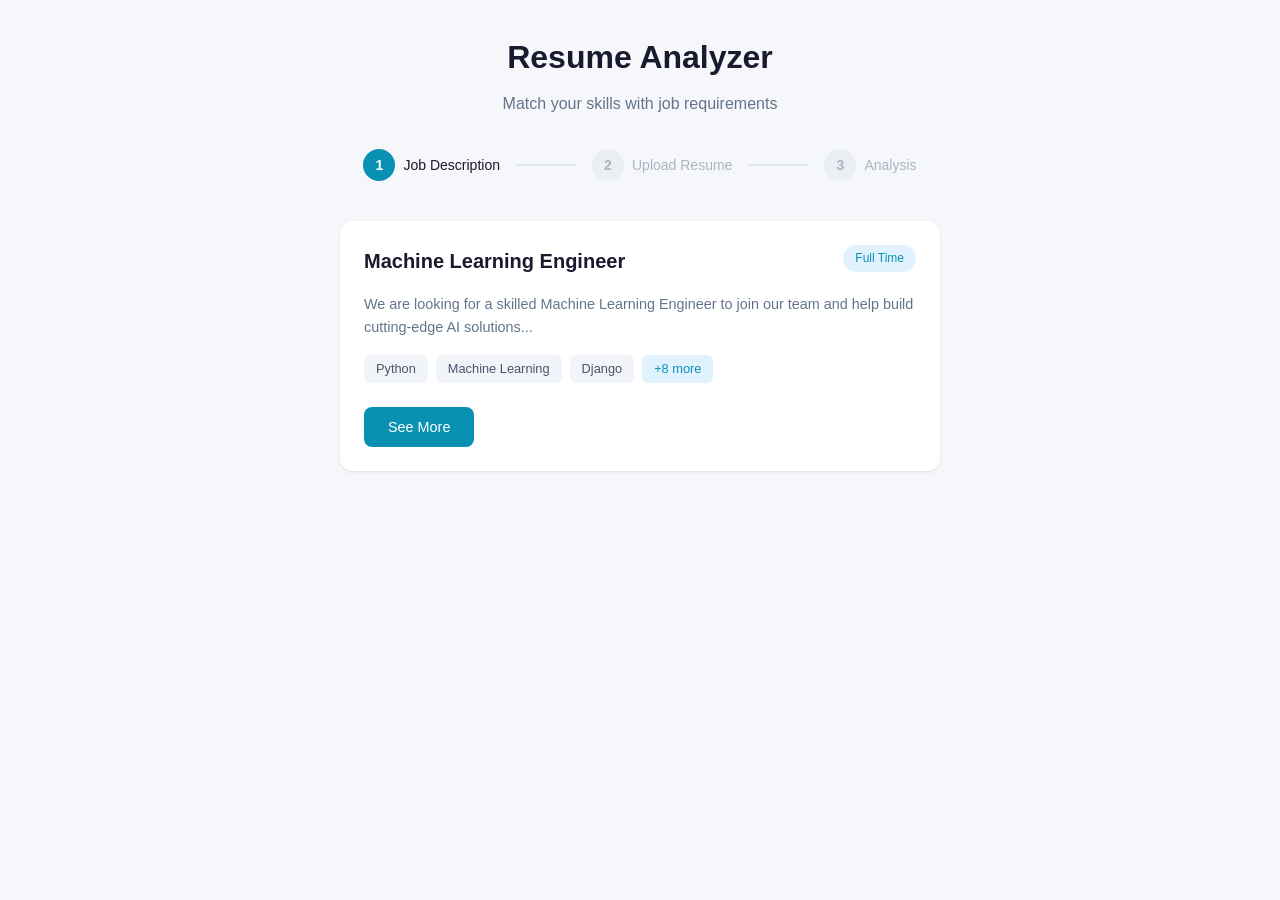
==== templates/clientside.html @ 591e6e13 "Front-End Connected With Backend" ====
<!DOCTYPE html>
<html lang="en">
<head>
  <meta charset="UTF-8">
  <meta name="viewport" content="width=device-width, initial-scale=1.0">
  <title>Resume Analyzer - Job Match Analysis</title>
  <link rel="stylesheet" href="/static/style.css">
</head>
<body>
  <div class="container">
    <!-- Header -->
    <header class="header">
      <h1>Resume Analyzer</h1>
      <p>Match your skills with job requirements</p>
    </header>

    <!-- Step Indicator -->
    <div class="step-indicator">
      <div class="step active" data-step="1">
        <span class="step-number">1</span>
        <span class="step-label">Job Description</span>
      </div>
      <div class="step-line"></div>
      <div class="step" data-step="2">
        <span class="step-number">2</span>
        <span class="step-label">Upload Resume</span>
      </div>
      <div class="step-line"></div>
      <div class="step" data-step="3">
        <span class="step-number">3</span>
        <span class="step-label">Analysis</span>
      </div>
    </div>

    <!-- Step 1: Job Description -->
    <section id="step1" class="section active">
      <div class="job-card">
        <div class="job-header">
          <h2 class="job-title">Machine Learning Engineer</h2>
          <span class="job-badge">Full Time</span>
        </div>
        <p class="job-description-short">
          We are looking for a skilled Machine Learning Engineer to join our team and help build 
          cutting-edge AI solutions...
        </p>
        <div class="skills-preview">
          <span class="skill-tag">Python</span>
          <span class="skill-tag">Machine Learning</span>
          <span class="skill-tag">Django</span>
          <span class="skill-tag-more">+8 more</span>
        </div>
        <button class="btn btn-primary" onclick="showJobDetails()">See More</button>
      </div>
    </section>

    <!-- Step 1.5: Job Details Modal -->
    <section id="jobDetails" class="section">
      <div class="job-details-card">
        <button class="btn-back" onclick="goBack()">
          <svg width="20" height="20" viewBox="0 0 24 24" fill="none" stroke="currentColor" stroke-width="2">
            <path d="M19 12H5M12 19l-7-7 7-7"/>
          </svg>
          Back to Jobs
        </button>
        
        <div class="job-header">
          <h2 class="job-title">Machine Learning Engineer</h2>
          <span class="job-badge">Full Time</span>
        </div>

        <div class="job-section">
          <h3>Description</h3>
          <p>
            We are looking for a skilled Machine Learning Engineer to join our team and help build 
            cutting-edge AI solutions. You will work on developing, training, and deploying machine 
            learning models to solve real-world problems. Experience with deep learning frameworks 
            and cloud platforms is a plus.
          </p>
        </div>

        <div class="job-section">
          <h3>Mandatory Skills</h3>
          <div class="skills-list">
            <span class="skill-tag mandatory">Python</span>
            <span class="skill-tag mandatory">Machine Learning</span>
            <span class="skill-tag mandatory">Django</span>
            <span class="skill-tag mandatory">MySQL</span>
            <span class="skill-tag mandatory">NumPy</span>
            <span class="skill-tag mandatory">Pandas</span>
            <span class="skill-tag mandatory">Scikit-learn</span>
          </div>
        </div>

        <div class="job-section">
          <h3>Optional Skills</h3>
          <div class="skills-list">
            <span class="skill-tag optional">LLM</span>
            <span class="skill-tag optional">Prompt Engineering</span>
            <span class="skill-tag optional">Git</span>
            <span class="skill-tag optional">GitHub</span>
          </div>
        </div>

        <div class="job-section">
          <h3>Certification</h3>
          <p class="certification-info">
            <svg width="18" height="18" viewBox="0 0 24 24" fill="none" stroke="currentColor" stroke-width="2">
              <path d="M22 11.08V12a10 10 0 1 1-5.93-9.14"/>
              <polyline points="22 4 12 14.01 9 11.01"/>
            </svg>
            Certification Enabled (Weight: 0%)
          </p>
        </div>

        <button class="btn btn-primary btn-large" onclick="showUpload()">
          Upload Resume
          <svg width="20" height="20" viewBox="0 0 24 24" fill="none" stroke="currentColor" stroke-width="2">
            <path d="M21 15v4a2 2 0 0 1-2 2H5a2 2 0 0 1-2-2v-4"/>
            <polyline points="17 8 12 3 7 8"/>
            <line x1="12" y1="3" x2="12" y2="15"/>
          </svg>
        </button>
      </div>
    </section>

    <!-- Step 2: Resume Upload -->
    <section id="step2" class="section">
      <div class="upload-card">
        <button class="btn-back" onclick="backToDetails()">
          <svg width="20" height="20" viewBox="0 0 24 24" fill="none" stroke="currentColor" stroke-width="2">
            <path d="M19 12H5M12 19l-7-7 7-7"/>
          </svg>
          Back to Job Details
        </button>

        <h2>Upload Your Resume</h2>
        <p class="upload-subtitle">Upload your resume to analyze your match with this position</p>

        <div class="upload-zone" id="uploadZone">
          <div class="upload-icon">
            <svg width="48" height="48" viewBox="0 0 24 24" fill="none" stroke="currentColor" stroke-width="1.5">
              <path d="M21 15v4a2 2 0 0 1-2 2H5a2 2 0 0 1-2-2v-4"/>
              <polyline points="17 8 12 3 7 8"/>
              <line x1="12" y1="3" x2="12" y2="15"/>
            </svg>
          </div>
          <p class="upload-text">Drag and drop your resume here</p>
          <p class="upload-or">or</p>
          <button class="btn btn-secondary" onclick="document.getElementById('fileInput').click()">
            Browse Files
          </button>
          <input type="file" id="fileInput" accept=".pdf,.doc,.docx" hidden>
          <p class="upload-hint">Supported formats: PDF, DOC, DOCX (Max 5MB)</p>
        </div>

        <div class="file-preview" id="filePreview" style="display: none;">
          <div class="file-info">
            <svg width="24" height="24" viewBox="0 0 24 24" fill="none" stroke="currentColor" stroke-width="2">
              <path d="M14 2H6a2 2 0 0 0-2 2v16a2 2 0 0 0 2 2h12a2 2 0 0 0 2-2V8z"/>
              <polyline points="14 2 14 8 20 8"/>
            </svg>
            <span id="fileName">resume.pdf</span>
          </div>
          <button class="btn-remove" onclick="removeFile()">
            <svg width="18" height="18" viewBox="0 0 24 24" fill="none" stroke="currentColor" stroke-width="2">
              <line x1="18" y1="6" x2="6" y2="18"/>
              <line x1="6" y1="6" x2="18" y2="18"/>
            </svg>
          </button>
        </div>

        <button class="btn btn-primary btn-large" id="analyzeBtn" disabled onclick="analyzeResume()">
          Analyze Resume
        </button>
      </div>

      <!-- Loading Overlay -->
      <div class="loading-overlay" id="loadingOverlay">
        <div class="loading-content">
          <div class="spinner"></div>
          <p>Analyzing your resume...</p>
          <p class="loading-hint">This may take a few seconds</p>
        </div>
      </div>
    </section>

    <!-- Step 3: Analysis Dashboard -->
    <section id="step3" class="section">
      <div class="analysis-container">
        <button class="btn-back" onclick="backToUpload()">
          <svg width="20" height="20" viewBox="0 0 24 24" fill="none" stroke="currentColor" stroke-width="2">
            <path d="M19 12H5M12 19l-7-7 7-7"/>
          </svg>
          Upload Another Resume
        </button>

        <!-- Candidate Header -->
        <div class="candidate-header">
          <div class="candidate-info">
            <div class="candidate-avatar">J</div>
            <div>
              <h2 id="candidateName">Jashan</h2>
              <p>Resume Analysis Results</p>
            </div>
          </div>
          <div class="match-badge weak" id="matchBadge">Weak Match</div>
        </div>

        <!-- Score Cards -->
        <div class="score-cards">
          <div class="score-card">
            <div class="score-label">Semantic Score</div>
            <div class="score-value" id="semanticScore">52%</div>
            <div class="score-bar">
              <div class="score-fill semantic" style="width: 52%"></div>
            </div>
          </div>
          <div class="score-card">
            <div class="score-label">Skill Match</div>
            <div class="score-value" id="skillScore">8%</div>
            <div class="score-bar">
              <div class="score-fill skill" style="width: 8%"></div>
            </div>
          </div>
          <div class="score-card highlight">
            <div class="score-label">Final Score</div>
            <div class="score-value" id="finalScore">40%</div>
            <div class="score-bar">
              <div class="score-fill final" style="width: 40%"></div>
            </div>
          </div>
        </div>

        <!-- Charts Section -->
        <div class="charts-grid">
          <!-- Bar Chart -->
          <div class="chart-card">
            <h3>Score Comparison</h3>
            <div class="bar-chart">
              <div class="bar-item">
                <span class="bar-label">Semantic</span>
                <div class="bar-container">
                  <div class="bar semantic-bar" id="semanticBar" style="width: 52%"></div>
                </div>
                <span class="bar-value">52%</span>
              </div>
              <div class="bar-item">
                <span class="bar-label">Skill</span>
                <div class="bar-container">
                  <div class="bar skill-bar" id="skillBar" style="width: 8%"></div>
                </div>
                <span class="bar-value">8%</span>
              </div>
              <div class="bar-item">
                <span class="bar-label">Final</span>
                <div class="bar-container">
                  <div class="bar final-bar" id="finalBar" style="width: 40%"></div>
                </div>
                <span class="bar-value">40%</span>
              </div>
            </div>
          </div>

          <!-- Pie Chart -->
          <div class="chart-card">
            <h3>Skills Distribution</h3>
            <div class="pie-chart-container">
              <div class="pie-chart" id="pieChart">
                <svg viewBox="0 0 100 100">
                  <circle class="pie-bg" cx="50" cy="50" r="40"/>
                  <circle class="pie-matched" cx="50" cy="50" r="40" 
                    stroke-dasharray="54 200" 
                    stroke-dashoffset="25"/>
                  <circle class="pie-missing" cx="50" cy="50" r="40" 
                    stroke-dasharray="197 200" 
                    stroke-dashoffset="-29"/>
                </svg>
                <div class="pie-center">
                  <span class="pie-total">14</span>
                  <span class="pie-label">Total Skills</span>
                </div>
              </div>
              <div class="pie-legend">
                <div class="legend-item">
                  <span class="legend-dot matched"></span>
                  <span>Matched (3)</span>
                </div>
                <div class="legend-item">
                  <span class="legend-dot missing"></span>
                  <span>Missing (11)</span>
                </div>
              </div>
            </div>
          </div>

          <!-- Radial Progress -->
          <div class="chart-card">
            <h3>Overall Match</h3>
            <div class="radial-container">
              <div class="radial-chart">
                <svg viewBox="0 0 100 100">
                  <circle class="radial-bg" cx="50" cy="50" r="45"/>
                  <circle class="radial-progress" cx="50" cy="50" r="45" 
                    stroke-dasharray="113 283" 
                    stroke-dashoffset="70"/>
                </svg>
                <div class="radial-center">
                  <span class="radial-value" id="radialValue">40%</span>
                  <span class="radial-label">Match</span>
                </div>
              </div>
            </div>
          </div>
        </div>

        <!-- Skills Section -->
        <div class="skills-section">
          <div class="skills-card matched-skills">
            <h3>
              <svg width="20" height="20" viewBox="0 0 24 24" fill="none" stroke="currentColor" stroke-width="2">
                <path d="M22 11.08V12a10 10 0 1 1-5.93-9.14"/>
                <polyline points="22 4 12 14.01 9 11.01"/>
              </svg>
              Matched Skills
            </h3>
            <div class="skills-tags" id="matchedSkillsList">
              <span class="skill-tag success">MySQL</span>
              <span class="skill-tag success">NumPy</span>
              <span class="skill-tag success">Pandas</span>
            </div>
          </div>

          <div class="skills-card missing-skills">
            <h3>
              <svg width="20" height="20" viewBox="0 0 24 24" fill="none" stroke="currentColor" stroke-width="2">
                <circle cx="12" cy="12" r="10"/>
                <line x1="15" y1="9" x2="9" y2="15"/>
                <line x1="9" y1="9" x2="15" y2="15"/>
              </svg>
              Missing Skills
            </h3>
            <div class="skills-tags" id="missingSkillsList">
              <span class="skill-tag danger">Python</span>
              <span class="skill-tag danger">Machine Learning</span>
              <span class="skill-tag danger">Django</span>
              <span class="skill-tag danger">MySQL</span>
              <span class="skill-tag danger">NumPy</span>
              <span class="skill-tag danger">Pandas</span>
              <span class="skill-tag danger">Scikit-learn</span>
              <span class="skill-tag danger">LLM</span>
              <span class="skill-tag danger">Prompt Engineering</span>
              <span class="skill-tag danger">Git</span>
              <span class="skill-tag danger">GitHub</span>
            </div>
          </div>
        </div>
      </div>
    </section>
  </div>

  <script src="/static/script.js"></script>
</body>
</html>
---- static/style.css ----
/* Reset & Base */
* {
  margin: 0;
  padding: 0;
  box-sizing: border-box;
}

body {
  font-family: -apple-system, BlinkMacSystemFont, 'Segoe UI', Roboto, Oxygen, Ubuntu, sans-serif;
  background-color: #f5f7fa;
  color: #1a1a2e;
  line-height: 1.6;
  min-height: 100vh;
}

.container {
  max-width: 1200px;
  margin: 0 auto;
  padding: 2rem;
}

/* Header */
.header {
  text-align: center;
  margin-bottom: 2rem;
}

.header h1 {
  font-size: 2rem;
  font-weight: 700;
  color: #1a1a2e;
  margin-bottom: 0.5rem;
}

.header p {
  color: #64748b;
  font-size: 1rem;
}

/* Step Indicator */
.step-indicator {
  display: flex;
  align-items: center;
  justify-content: center;
  gap: 1rem;
  margin-bottom: 2.5rem;
}

.step {
  display: flex;
  align-items: center;
  gap: 0.5rem;
  opacity: 0.5;
  transition: opacity 0.3s;
}

.step.active {
  opacity: 1;
}

.step.completed {
  opacity: 1;
}

.step-number {
  width: 32px;
  height: 32px;
  border-radius: 50%;
  background: #e2e8f0;
  color: #64748b;
  display: flex;
  align-items: center;
  justify-content: center;
  font-weight: 600;
  font-size: 0.875rem;
}

.step.active .step-number {
  background: #0891b2;
  color: white;
}

.step.completed .step-number {
  background: #10b981;
  color: white;
}

.step-label {
  font-size: 0.875rem;
  font-weight: 500;
  color: #64748b;
}

.step.active .step-label {
  color: #1a1a2e;
}

.step-line {
  width: 60px;
  height: 2px;
  background: #e2e8f0;
}

/* Sections */
.section {
  display: none;
}

.section.active {
  display: block;
}

/* Buttons */
.btn {
  padding: 0.75rem 1.5rem;
  border-radius: 8px;
  font-size: 0.9rem;
  font-weight: 500;
  cursor: pointer;
  transition: all 0.2s;
  border: none;
  display: inline-flex;
  align-items: center;
  gap: 0.5rem;
}

.btn-primary {
  background: #0891b2;
  color: white;
}

.btn-primary:hover {
  background: #0e7490;
}

.btn-primary:disabled {
  background: #cbd5e1;
  cursor: not-allowed;
}

.btn-secondary {
  background: white;
  color: #0891b2;
  border: 1px solid #0891b2;
}

.btn-secondary:hover {
  background: #f0fdfa;
}

.btn-large {
  padding: 1rem 2rem;
  font-size: 1rem;
  width: 100%;
  justify-content: center;
  margin-top: 1.5rem;
}

.btn-back {
  display: flex;
  align-items: center;
  gap: 0.5rem;
  background: none;
  border: none;
  color: #64748b;
  cursor: pointer;
  font-size: 0.9rem;
  margin-bottom: 1.5rem;
  padding: 0;
}

.btn-back:hover {
  color: #0891b2;
}

/* Job Card */
.job-card {
  background: white;
  border-radius: 12px;
  padding: 1.5rem;
  box-shadow: 0 1px 3px rgba(0,0,0,0.1);
  max-width: 600px;
  margin: 0 auto;
}

.job-header {
  display: flex;
  justify-content: space-between;
  align-items: flex-start;
  margin-bottom: 1rem;
}

.job-title {
  font-size: 1.25rem;
  font-weight: 600;
  color: #1a1a2e;
}

.job-badge {
  background: #e0f2fe;
  color: #0891b2;
  padding: 0.25rem 0.75rem;
  border-radius: 9999px;
  font-size: 0.75rem;
  font-weight: 500;
}

.job-description-short {
  color: #64748b;
  font-size: 0.9rem;
  margin-bottom: 1rem;
}

.skills-preview {
  display: flex;
  flex-wrap: wrap;
  gap: 0.5rem;
  margin-bottom: 1.5rem;
}

.skill-tag {
  background: #f1f5f9;
  color: #475569;
  padding: 0.25rem 0.75rem;
  border-radius: 6px;
  font-size: 0.8rem;
}

.skill-tag-more {
  background: #e0f2fe;
  color: #0891b2;
  padding: 0.25rem 0.75rem;
  border-radius: 6px;
  font-size: 0.8rem;
  font-weight: 500;
}

/* Job Details */
.job-details-card {
  background: white;
  border-radius: 12px;
  padding: 2rem;
  box-shadow: 0 1px 3px rgba(0,0,0,0.1);
  max-width: 700px;
  margin: 0 auto;
}

.job-section {
  margin-bottom: 1.5rem;
}

.job-section h3 {
  font-size: 0.9rem;
  font-weight: 600;
  color: #1a1a2e;
  margin-bottom: 0.75rem;
  text-transform: uppercase;
  letter-spacing: 0.05em;
}

.job-section p {
  color: #64748b;
  font-size: 0.95rem;
  line-height: 1.7;
}

.skills-list {
  display: flex;
  flex-wrap: wrap;
  gap: 0.5rem;
}

.skill-tag.mandatory {
  background: #fef3c7;
  color: #92400e;
}

.skill-tag.optional {
  background: #e0f2fe;
  color: #0369a1;
}

.certification-info {
  display: flex;
  align-items: center;
  gap: 0.5rem;
  color: #10b981;
  font-size: 0.9rem;
}

/* Upload Section */
.upload-card {
  background: white;
  border-radius: 12px;
  padding: 2rem;
  box-shadow: 0 1px 3px rgba(0,0,0,0.1);
  max-width: 600px;
  margin: 0 auto;
  text-align: center;
}

.upload-card h2 {
  font-size: 1.5rem;
  margin-bottom: 0.5rem;
}

.upload-subtitle {
  color: #64748b;
  margin-bottom: 2rem;
}

.upload-zone {
  border: 2px dashed #cbd5e1;
  border-radius: 12px;
  padding: 3rem 2rem;
  transition: all 0.3s;
  cursor: pointer;
}

.upload-zone:hover,
.upload-zone.dragover {
  border-color: #0891b2;
  background: #f0fdfa;
}

.upload-icon {
  color: #0891b2;
  margin-bottom: 1rem;
}

.upload-text {
  font-size: 1rem;
  color: #1a1a2e;
  margin-bottom: 0.5rem;
}

.upload-or {
  color: #94a3b8;
  font-size: 0.875rem;
  margin-bottom: 1rem;
}

.upload-hint {
  color: #94a3b8;
  font-size: 0.75rem;
  margin-top: 1rem;
}

.file-preview {
  display: flex;
  align-items: center;
  justify-content: space-between;
  background: #f8fafc;
  border: 1px solid #e2e8f0;
  border-radius: 8px;
  padding: 1rem;
  margin-top: 1rem;
}

.file-info {
  display: flex;
  align-items: center;
  gap: 0.75rem;
  color: #475569;
}

.btn-remove {
  background: none;
  border: none;
  color: #ef4444;
  cursor: pointer;
  padding: 0.25rem;
}

/* Loading Overlay */
.loading-overlay {
  display: none;
  position: fixed;
  top: 0;
  left: 0;
  right: 0;
  bottom: 0;
  background: rgba(255,255,255,0.95);
  justify-content: center;
  align-items: center;
  z-index: 1000;
}

.loading-overlay.active {
  display: flex;
}

.loading-content {
  text-align: center;
}

.spinner {
  width: 48px;
  height: 48px;
  border: 4px solid #e2e8f0;
  border-top-color: #0891b2;
  border-radius: 50%;
  animation: spin 1s linear infinite;
  margin: 0 auto 1rem;
}

@keyframes spin {
  to { transform: rotate(360deg); }
}

.loading-content p {
  color: #1a1a2e;
  font-weight: 500;
}

.loading-hint {
  color: #94a3b8;
  font-size: 0.875rem;
  margin-top: 0.5rem;
}

/* Analysis Dashboard */
.analysis-container {
  max-width: 1000px;
  margin: 0 auto;
}

.candidate-header {
  display: flex;
  justify-content: space-between;
  align-items: center;
  background: white;
  border-radius: 12px;
  padding: 1.5rem;
  margin-bottom: 1.5rem;
  box-shadow: 0 1px 3px rgba(0,0,0,0.1);
}

.candidate-info {
  display: flex;
  align-items: center;
  gap: 1rem;
}

.candidate-avatar {
  width: 56px;
  height: 56px;
  border-radius: 50%;
  background: linear-gradient(135deg, #0891b2, #06b6d4);
  color: white;
  display: flex;
  align-items: center;
  justify-content: center;
  font-size: 1.5rem;
  font-weight: 600;
}

.candidate-info h2 {
  font-size: 1.25rem;
  margin-bottom: 0.25rem;
}

.candidate-info p {
  color: #64748b;
  font-size: 0.875rem;
}

.match-badge {
  padding: 0.5rem 1rem;
  border-radius: 9999px;
  font-size: 0.875rem;
  font-weight: 600;
}

.match-badge.weak {
  background: #fef2f2;
  color: #dc2626;
}

.match-badge.moderate {
  background: #fef3c7;
  color: #d97706;
}

.match-badge.strong {
  background: #d1fae5;
  color: #059669;
}

/* Score Cards */
.score-cards {
  display: grid;
  grid-template-columns: repeat(auto-fit, minmax(200px, 1fr));
  gap: 1rem;
  margin-bottom: 1.5rem;
}

.score-card {
  background: white;
  border-radius: 12px;
  padding: 1.5rem;
  box-shadow: 0 1px 3px rgba(0,0,0,0.1);
}

.score-card.highlight {
  border: 2px solid #0891b2;
}

.score-label {
  color: #64748b;
  font-size: 0.875rem;
  margin-bottom: 0.5rem;
}

.score-value {
  font-size: 2rem;
  font-weight: 700;
  color: #1a1a2e;
  margin-bottom: 0.75rem;
}

.score-bar {
  height: 8px;
  background: #e2e8f0;
  border-radius: 4px;
  overflow: hidden;
}

.score-fill {
  height: 100%;
  border-radius: 4px;
  transition: width 0.5s ease;
}

.score-fill.semantic {
  background: #8b5cf6;
}

.score-fill.skill {
  background: #f59e0b;
}

.score-fill.final {
  background: #0891b2;
}

/* Charts Grid */
.charts-grid {
  display: grid;
  grid-template-columns: repeat(auto-fit, minmax(280px, 1fr));
  gap: 1.5rem;
  margin-bottom: 1.5rem;
}

.chart-card {
  background: white;
  border-radius: 12px;
  padding: 1.5rem;
  box-shadow: 0 1px 3px rgba(0,0,0,0.1);
}

.chart-card h3 {
  font-size: 1rem;
  font-weight: 600;
  color: #1a1a2e;
  margin-bottom: 1.5rem;
}

/* Bar Chart */
.bar-chart {
  display: flex;
  flex-direction: column;
  gap: 1rem;
}

.bar-item {
  display: grid;
  grid-template-columns: 70px 1fr 50px;
  align-items: center;
  gap: 1rem;
}

.bar-label {
  font-size: 0.875rem;
  color: #64748b;
}

.bar-container {
  height: 24px;
  background: #f1f5f9;
  border-radius: 6px;
  overflow: hidden;
}

.bar {
  height: 100%;
  border-radius: 6px;
  transition: width 0.5s ease;
}

.semantic-bar {
  background: linear-gradient(90deg, #8b5cf6, #a78bfa);
}

.skill-bar {
  background: linear-gradient(90deg, #f59e0b, #fbbf24);
}

.final-bar {
  background: linear-gradient(90deg, #0891b2, #22d3ee);
}

.bar-value {
  font-size: 0.875rem;
  font-weight: 600;
  color: #1a1a2e;
  text-align: right;
}

/* Pie Chart */
.pie-chart-container {
  display: flex;
  flex-direction: column;
  align-items: center;
  gap: 1.5rem;
}

.pie-chart {
  position: relative;
  width: 160px;
  height: 160px;
}

.pie-chart svg {
  transform: rotate(-90deg);
}

.pie-bg {
  fill: none;
  stroke: #f1f5f9;
  stroke-width: 12;
}

.pie-matched {
  fill: none;
  stroke: #10b981;
  stroke-width: 12;
  stroke-linecap: round;
}

.pie-missing {
  fill: none;
  stroke: #ef4444;
  stroke-width: 12;
  stroke-linecap: round;
}

.pie-center {
  position: absolute;
  top: 50%;
  left: 50%;
  transform: translate(-50%, -50%);
  text-align: center;
}

.pie-total {
  display: block;
  font-size: 1.75rem;
  font-weight: 700;
  color: #1a1a2e;
}

.pie-label {
  font-size: 0.75rem;
  color: #64748b;
}

.pie-legend {
  display: flex;
  gap: 1.5rem;
}

.legend-item {
  display: flex;
  align-items: center;
  gap: 0.5rem;
  font-size: 0.875rem;
  color: #64748b;
}

.legend-dot {
  width: 12px;
  height: 12px;
  border-radius: 50%;
}

.legend-dot.matched {
  background: #10b981;
}

.legend-dot.missing {
  background: #ef4444;
}

/* Radial Chart */
.radial-container {
  display: flex;
  justify-content: center;
}

.radial-chart {
  position: relative;
  width: 160px;
  height: 160px;
}

.radial-chart svg {
  transform: rotate(-90deg);
}

.radial-bg {
  fill: none;
  stroke: #f1f5f9;
  stroke-width: 10;
}

.radial-progress {
  fill: none;
  stroke: #0891b2;
  stroke-width: 10;
  stroke-linecap: round;
  transition: stroke-dasharray 0.5s ease;
}

.radial-center {
  position: absolute;
  top: 50%;
  left: 50%;
  transform: translate(-50%, -50%);
  text-align: center;
}

.radial-value {
  display: block;
  font-size: 2rem;
  font-weight: 700;
  color: #1a1a2e;
}

.radial-label {
  font-size: 0.875rem;
  color: #64748b;
}

/* Skills Section */
.skills-section {
  display: grid;
  grid-template-columns: repeat(auto-fit, minmax(300px, 1fr));
  gap: 1.5rem;
}

.skills-card {
  background: white;
  border-radius: 12px;
  padding: 1.5rem;
  box-shadow: 0 1px 3px rgba(0,0,0,0.1);
}

.skills-card h3 {
  display: flex;
  align-items: center;
  gap: 0.5rem;
  font-size: 1rem;
  font-weight: 600;
  margin-bottom: 1rem;
}

.matched-skills h3 {
  color: #059669;
}

.missing-skills h3 {
  color: #dc2626;
}

.skills-tags {
  display: flex;
  flex-wrap: wrap;
  gap: 0.5rem;
}

.skill-tag.success {
  background: #d1fae5;
  color: #059669;
}

.skill-tag.danger {
  background: #fef2f2;
  color: #dc2626;
}

/* Responsive */
@media (max-width: 768px) {
  .container {
    padding: 1rem;
  }

  .step-indicator {
    flex-wrap: wrap;
    gap: 0.5rem;
  }

  .step-line {
    display: none;
  }

  .candidate-header {
    flex-direction: column;
    gap: 1rem;
    text-align: center;
  }

  .candidate-info {
    flex-direction: column;
  }

  .charts-grid {
    grid-template-columns: 1fr;
  }

  .skills-section {
    grid-template-columns: 1fr;
  }

  .bar-item {
    grid-template-columns: 60px 1fr 40px;
    gap: 0.5rem;
  }
}
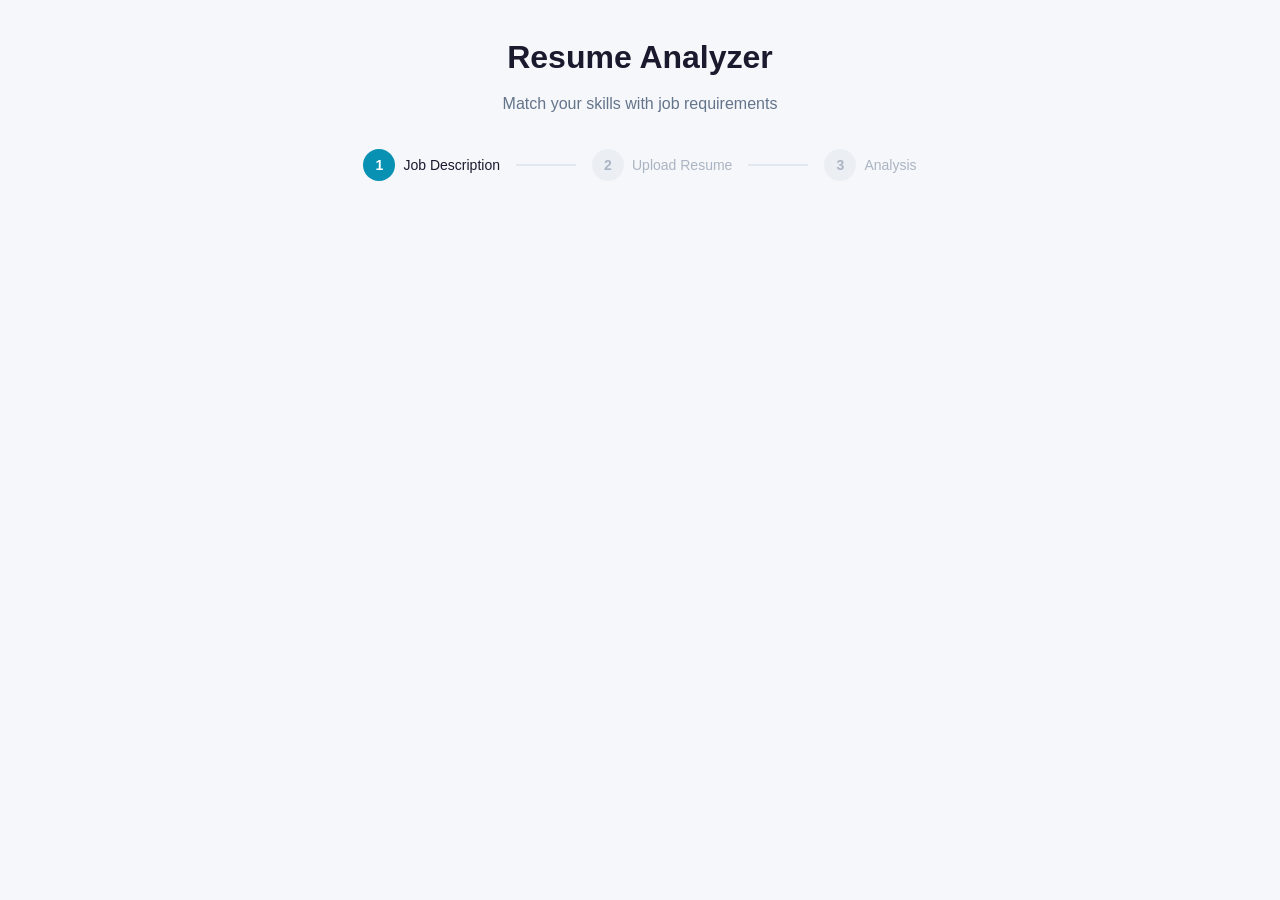
==== commit 10a471ab: "Dynamic JD" ====
--- a/templates/clientside.html
+++ b/templates/clientside.html
@@ -33,96 +33,52 @@
     </div>
 
     <!-- Step 1: Job Description -->
-    <section id="step1" class="section active">
-      <div class="job-card">
-        <div class="job-header">
-          <h2 class="job-title">Machine Learning Engineer</h2>
-          <span class="job-badge">Full Time</span>
-        </div>
-        <p class="job-description-short">
-          We are looking for a skilled Machine Learning Engineer to join our team and help build 
-          cutting-edge AI solutions...
-        </p>
-        <div class="skills-preview">
-          <span class="skill-tag">Python</span>
-          <span class="skill-tag">Machine Learning</span>
-          <span class="skill-tag">Django</span>
-          <span class="skill-tag-more">+8 more</span>
-        </div>
-        <button class="btn btn-primary" onclick="showJobDetails()">See More</button>
-      </div>
-    </section>
+   <section id="step1" class="section active">
+  <div id="jobContainer"></div>
+</section>
 
     <!-- Step 1.5: Job Details Modal -->
     <section id="jobDetails" class="section">
-      <div class="job-details-card">
-        <button class="btn-back" onclick="goBack()">
-          <svg width="20" height="20" viewBox="0 0 24 24" fill="none" stroke="currentColor" stroke-width="2">
-            <path d="M19 12H5M12 19l-7-7 7-7"/>
-          </svg>
-          Back to Jobs
-        </button>
-        
-        <div class="job-header">
-          <h2 class="job-title">Machine Learning Engineer</h2>
-          <span class="job-badge">Full Time</span>
-        </div>
-
-        <div class="job-section">
-          <h3>Description</h3>
-          <p>
-            We are looking for a skilled Machine Learning Engineer to join our team and help build 
-            cutting-edge AI solutions. You will work on developing, training, and deploying machine 
-            learning models to solve real-world problems. Experience with deep learning frameworks 
-            and cloud platforms is a plus.
-          </p>
-        </div>
-
-        <div class="job-section">
-          <h3>Mandatory Skills</h3>
-          <div class="skills-list">
-            <span class="skill-tag mandatory">Python</span>
-            <span class="skill-tag mandatory">Machine Learning</span>
-            <span class="skill-tag mandatory">Django</span>
-            <span class="skill-tag mandatory">MySQL</span>
-            <span class="skill-tag mandatory">NumPy</span>
-            <span class="skill-tag mandatory">Pandas</span>
-            <span class="skill-tag mandatory">Scikit-learn</span>
-          </div>
-        </div>
-
-        <div class="job-section">
-          <h3>Optional Skills</h3>
-          <div class="skills-list">
-            <span class="skill-tag optional">LLM</span>
-            <span class="skill-tag optional">Prompt Engineering</span>
-            <span class="skill-tag optional">Git</span>
-            <span class="skill-tag optional">GitHub</span>
-          </div>
-        </div>
-
-        <div class="job-section">
-          <h3>Certification</h3>
-          <p class="certification-info">
-            <svg width="18" height="18" viewBox="0 0 24 24" fill="none" stroke="currentColor" stroke-width="2">
-              <path d="M22 11.08V12a10 10 0 1 1-5.93-9.14"/>
-              <polyline points="22 4 12 14.01 9 11.01"/>
-            </svg>
-            Certification Enabled (Weight: 0%)
-          </p>
-        </div>
-
-        <button class="btn btn-primary btn-large" onclick="showUpload()">
-          Upload Resume
-          <svg width="20" height="20" viewBox="0 0 24 24" fill="none" stroke="currentColor" stroke-width="2">
-            <path d="M21 15v4a2 2 0 0 1-2 2H5a2 2 0 0 1-2-2v-4"/>
-            <polyline points="17 8 12 3 7 8"/>
-            <line x1="12" y1="3" x2="12" y2="15"/>
-          </svg>
-        </button>
-      </div>
-    </section>
-
+  <div class="job-details-card">
+    
+    <button class="btn-back" onclick="goBack()">Back to Jobs</button>
+    
+    <div class="job-header">
+      <h2 class="job-title" id="detailTitle"></h2>
+      <span class="job-badge" id="detailType">Full Time</span>
+    </div>
+
+    <div class="job-section">
+      <h3>Description</h3>
+      <p id="detailDescription"></p>
+    </div>
+
+    <div class="job-section">
+      <h3>Mandatory Skills</h3>
+      <div class="skills-list" id="mandatorySkills"></div>
+    </div>
+
+    <div class="job-section">
+      <h3>Optional Skills</h3>
+      <div class="skills-list" id="optionalSkills"></div>
+    </div>
+
+    <div class="job-section">
+      <h3>Certification</h3>
+      <p class="certification-info" id="certificationInfo"></p>
+    </div>
+
+  </div>
+  <button class="btn btn-primary btn-large" onclick="showUpload()">
+    Upload Resume
+    <svg width="20" height="20" viewBox="0 0 24 24" fill="none" stroke="currentColor" stroke-width="2">
+      <path d="M21 15v4a2 2 0 0 1-2 2H5a2 2 0 0 1-2-2v-4"/>
+      <polyline points="17 8 12 3 7 8"/>
+      <line x1="12" y1="3" x2="12" y2="15"/>
+    </svg>
+  </button>
+</section>
+    
     <!-- Step 2: Resume Upload -->
     <section id="step2" class="section">
       <div class="upload-card">
